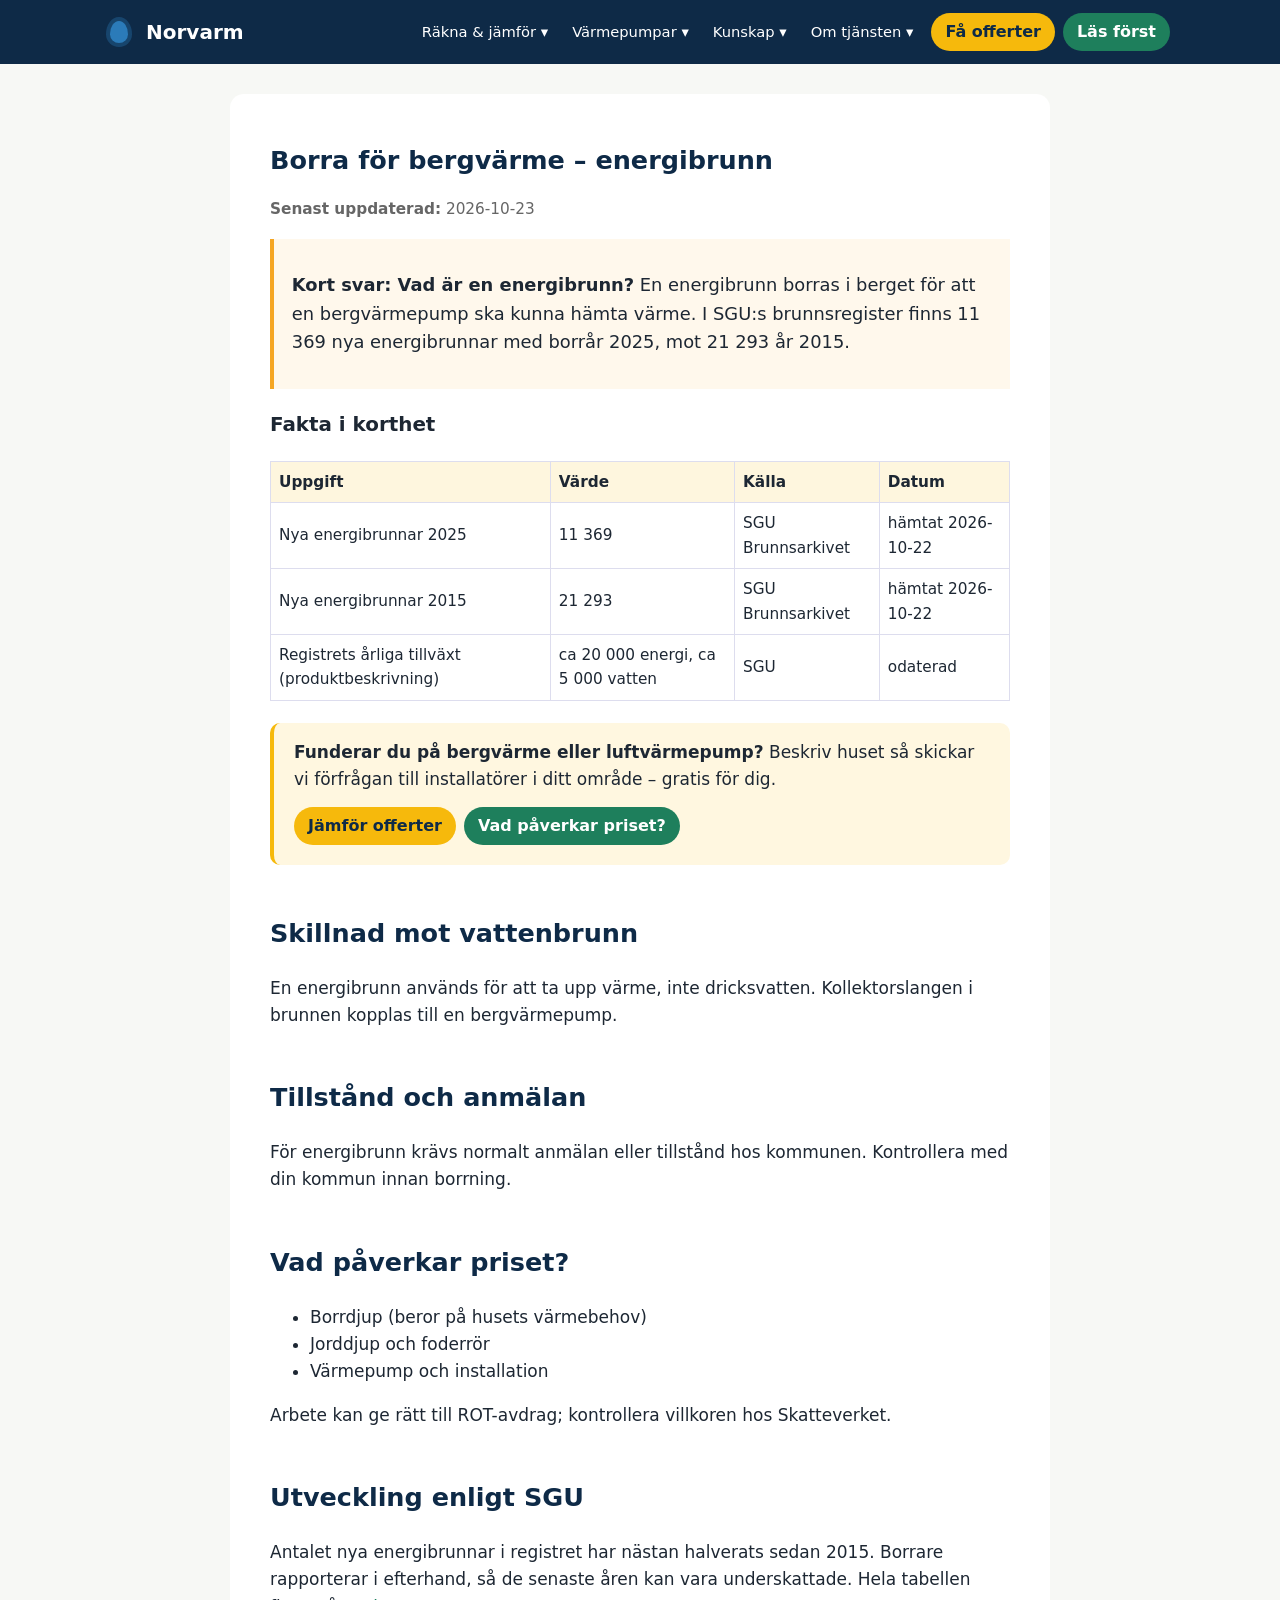
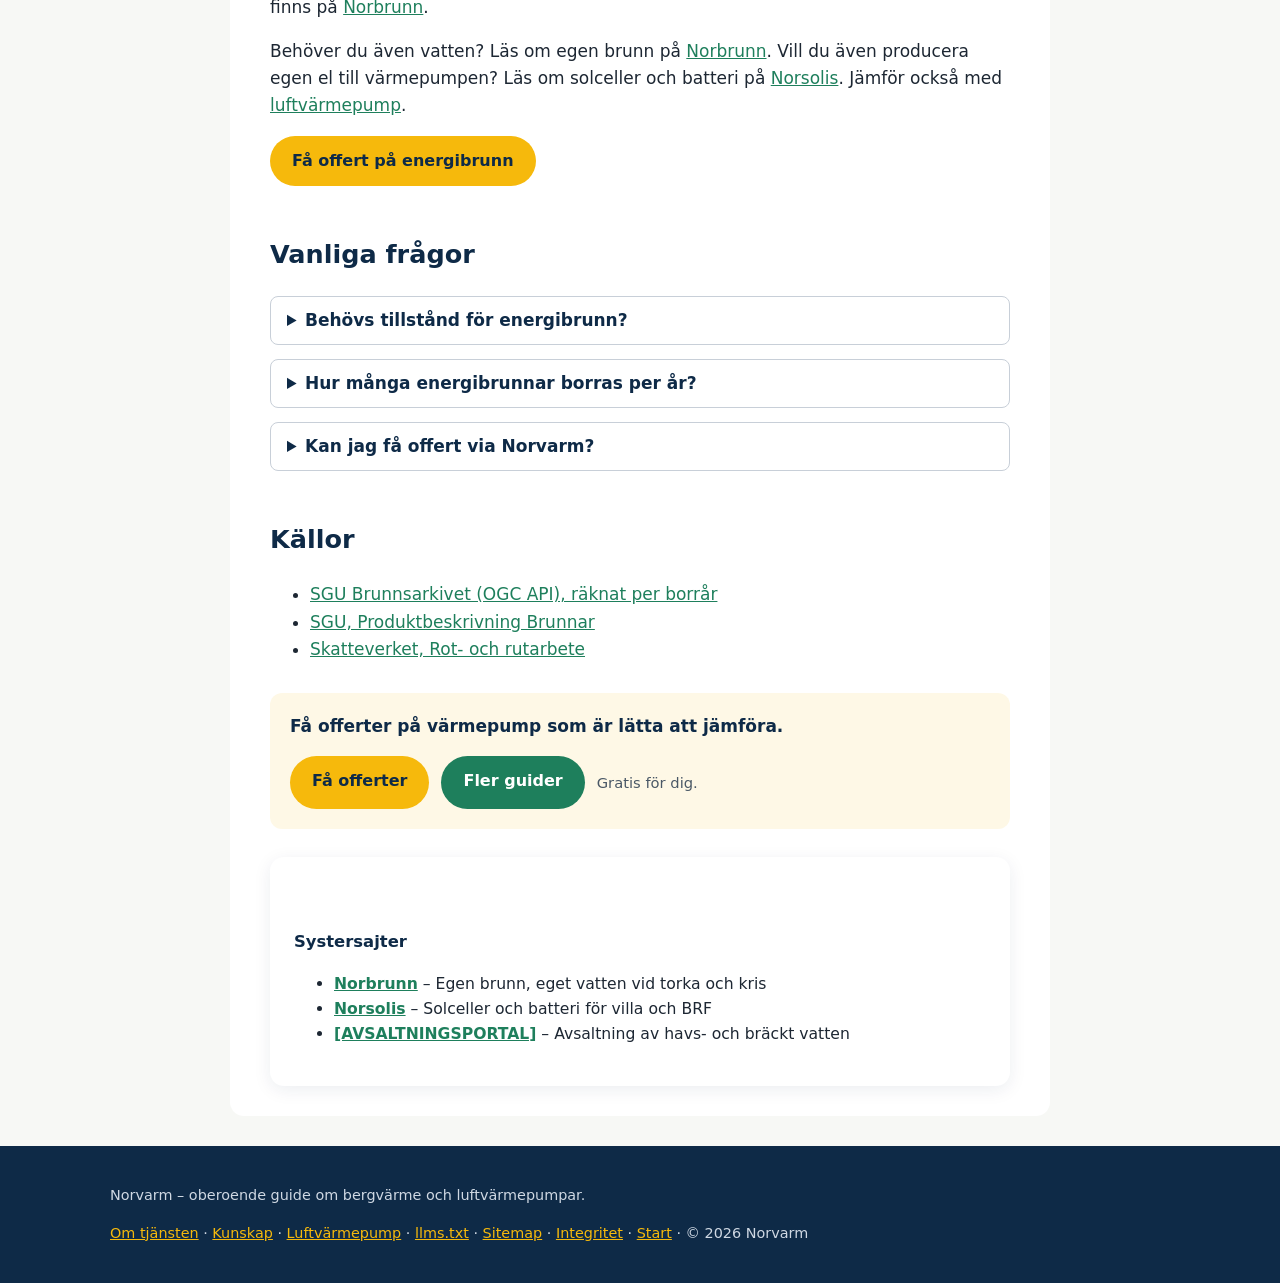
==== bergvarme-energibrunn.html @ ae88b84b "Staging: norvarm.se (noindex kvar, ej publicerad)" ====
<!doctype html><html lang="sv"><head><meta charset="utf-8"><meta name="viewport" content="width=device-width,initial-scale=1"><title>Borra för bergvärme – energibrunn | Norvarm</title><meta name="description" content="Energibrunn för bergvärme: vad som skiljer den från vattenbrunn, statistik från SGU och vad du ska fråga om i offerten."><meta name="robots" content="noindex,nofollow"><!-- PROTOTYP: ta bort noindex vid publicering --><link rel="canonical" href="https://norvarm.se/bergvarme-energibrunn.html"><meta property="og:type" content="website"><meta property="og:site_name" content="Norvarm"><meta property="og:title" content="Borra för bergvärme – energibrunn | Norvarm"><meta property="og:description" content="Energibrunn för bergvärme: vad som skiljer den från vattenbrunn, statistik från SGU och vad du ska fråga om i offerten."><meta property="og:url" content="https://norvarm.se/bergvarme-energibrunn.html"><meta property="og:locale" content="sv_SE"><script type="application/ld+json">{"@context": "https://schema.org", "@graph": [{"@type": "Organization", "@id": "https://norvarm.se/#org", "name": "Norvarm", "url": "https://norvarm.se/", "description": "Oberoende guide om bergvärme och luftvärmepumpar, med förmedling av offertförfrågningar till installatörer."}, {"@type": "Article", "headline": "Borra för bergvärme – energibrunn", "description": "Energibrunn för bergvärme: vad som skiljer den från vattenbrunn, statistik från SGU och vad du ska fråga om i offerten.", "inLanguage": "sv-SE", "dateModified": "2026-10-23", "mainEntityOfPage": "https://norvarm.se/bergvarme-energibrunn.html", "publisher": {"@id": "https://norvarm.se/#org"}}, {"@type": "FAQPage", "mainEntity": [{"@type": "Question", "name": "Behövs tillstånd för energibrunn?", "acceptedAnswer": {"@type": "Answer", "text": "Normalt anmälan eller tillstånd hos kommunen."}}, {"@type": "Question", "name": "Hur många energibrunnar borras per år?", "acceptedAnswer": {"@type": "Answer", "text": "11 369 nya energibrunnar med borrår 2025 i SGU:s register; registret kan vara ofullständigt för de senaste åren."}}, {"@type": "Question", "name": "Kan jag få offert via Norvarm?", "acceptedAnswer": {"@type": "Answer", "text": "Ja, välj \"Energibrunn för bergvärme\" i offertformuläret."}}]}]}</script><link rel="stylesheet" href="style.css"><!-- TODO: GoatCounter när domänen är live --></head><body>
<a class="skip" href="#main">Hoppa till innehållet</a>
<header><div class="wrap hd"><a class="logo" href="index.html"><span class="drop" aria-hidden="true"></span>Norvarm</a><button type="button" class="burger" aria-expanded="false" aria-controls="huvudmeny" aria-label="Öppna menyn">☰</button><nav id="huvudmeny" aria-label="Huvudmeny"><ul><li class="dd"><button type="button" aria-expanded="false" aria-controls="dd0">Räkna &amp; jämför <span aria-hidden="true">▾</span></button><ul id="dd0"><li><a href="offert.html">Jämför offerter</a></li><li><a href="kostnad-varmepump.html">Kostnad &amp; ROT</a></li></ul></li><li class="dd"><button type="button" aria-expanded="false" aria-controls="dd1">Värmepumpar <span aria-hidden="true">▾</span></button><ul id="dd1"><li><a href="bergvarme-energibrunn.html">Bergvärme</a></li><li><a href="luftvarmepump.html">Luftvärmepump</a></li><li><a href="vanliga-fragor-varme.html">Vanliga frågor</a></li></ul></li><li class="dd"><button type="button" aria-expanded="false" aria-controls="dd2">Kunskap <span aria-hidden="true">▾</span></button><ul id="dd2"><li><a href="kunskap.html">Alla guider</a></li></ul></li><li class="dd"><button type="button" aria-expanded="false" aria-controls="dd3">Om tjänsten <span aria-hidden="true">▾</span></button><ul id="dd3"><li><a href="om-tjansten.html">Så fungerar Norvarm</a></li><li><a href="integritet.html">Integritet</a></li></ul></li><li><a class="btn sm" href="offert.html">Få offerter</a></li><li><a class="btn sm alt" href="bergvarme-energibrunn.html">Läs först</a></li></ul></nav></div></header>
<main id="main"><article class="wrap article"><h1>Borra för bergvärme – energibrunn</h1><section class="aeo" aria-label="Kort svar och fakta"><p class="updated"><strong>Senast uppdaterad:</strong> <time datetime="2026-10-23">2026-10-23</time></p><blockquote><p><strong>Kort svar: Vad är en energibrunn?</strong> En energibrunn borras i berget för att en bergvärmepump ska kunna hämta värme. I SGU:s brunnsregister finns 11 369 nya energibrunnar med borrår 2025, mot 21 293 år 2015.</p></blockquote><h3>Fakta i korthet</h3><table><thead><tr><th>Uppgift</th><th>Värde</th><th>Källa</th><th>Datum</th></tr></thead><tbody><tr><td>Nya energibrunnar 2025</td><td>11 369</td><td>SGU Brunnsarkivet</td><td>hämtat 2026-10-22</td></tr><tr><td>Nya energibrunnar 2015</td><td>21 293</td><td>SGU Brunnsarkivet</td><td>hämtat 2026-10-22</td></tr><tr><td>Registrets årliga tillväxt (produktbeskrivning)</td><td>ca 20 000 energi, ca 5 000 vatten</td><td>SGU</td><td>odaterad</td></tr></tbody></table></section><aside class="guidecta" aria-label="Jämför offerter"><p><strong>Funderar du på bergvärme eller luftvärmepump?</strong> Beskriv huset så skickar vi förfrågan till installatörer i ditt område – gratis för dig.</p><a class="btn sm" href="offert.html">Jämför offerter</a><a class="btn alt sm" href="kostnad-varmepump.html">Vad påverkar priset?</a></aside><h2>Skillnad mot vattenbrunn</h2><p><!-- EJ VERIFIERAT -->En energibrunn används för att ta upp värme, inte dricksvatten. Kollektorslangen i brunnen kopplas till en bergvärmepump.</p>
<h2>Tillstånd och anmälan</h2><p><!-- EJ VERIFIERAT -->För energibrunn krävs normalt anmälan eller tillstånd hos kommunen. Kontrollera med din kommun innan borrning.</p>
<h2>Vad påverkar priset?</h2><ul><li>Borrdjup (beror på husets värmebehov)</li><li>Jorddjup och foderrör</li><li>Värmepump och installation</li></ul><p><!-- EJ VERIFIERAT -->Arbete kan ge rätt till ROT-avdrag; kontrollera villkoren hos Skatteverket.</p>
<h2>Utveckling enligt SGU</h2><p>Antalet nya energibrunnar i registret har nästan halverats sedan 2015. Borrare rapporterar i efterhand, så de senaste åren kan vara underskattade. Hela tabellen finns på <a href="https://norbrunn.se/statistik-brunnar.html" rel="noopener">Norbrunn</a>.</p>
<p>Behöver du även vatten? Läs om egen brunn på <a href="https://norbrunn.se/" rel="noopener">Norbrunn</a>. Vill du även producera egen el till värmepumpen? Läs om solceller och batteri på <a href="https://norsolis.com/" rel="noopener">Norsolis</a>. Jämför också med <a href="luftvarmepump.html">luftvärmepump</a>.</p>
<p><a class="btn" href="offert.html?typ=energibrunn">Få offert på energibrunn</a></p><section aria-labelledby="faq"><h2 id="faq">Vanliga frågor</h2><details><summary>Behövs tillstånd för energibrunn?</summary><p><!-- EJ VERIFIERAT -->Normalt anmälan eller tillstånd hos kommunen.</p></details><details><summary>Hur många energibrunnar borras per år?</summary><p>11 369 nya energibrunnar med borrår 2025 i SGU:s register; registret kan vara ofullständigt för de senaste åren.</p></details><details><summary>Kan jag få offert via Norvarm?</summary><p>Ja, välj "Energibrunn för bergvärme" i offertformuläret.</p></details></section><h2 id="kallor">Källor</h2><ul class="kallor"><li><a href="https://api.sgu.se/oppnadata/brunnar/ogc/features/v1/collections/brunnar" target="_blank" rel="noopener">SGU Brunnsarkivet (OGC API), räknat per borrår</a></li><li><a href="https://resource.sgu.se/dokument/produkter/brunnar-beskrivning.pdf" target="_blank" rel="noopener">SGU, Produktbeskrivning Brunnar</a></li><li><a href="https://www.skatteverket.se/privat/fastigheterochbostad/rotochrutarbete.4.2e56d4ba1202f95012080002966.html" target="_blank" rel="noopener">Skatteverket, Rot- och rutarbete</a></li></ul><div class="ctabox"><p class="ctalead">Få offerter på värmepump som är lätta att jämföra.</p><a class="btn" href="offert.html">Få offerter</a><a class="btn alt" href="kunskap.html">Fler guider</a><p class="note">Gratis för dig.</p></div><aside class="box" aria-label="Systersajter" style="margin-top:28px;font-size:.92em"><h2 style="font-size:1.05em">Systersajter</h2><ul><li><a href="https://norbrunn.se/" rel="noopener">Norbrunn</a> – Egen brunn, eget vatten vid torka och kris</li><li><a href="https://norsolis.com/" rel="noopener">Norsolis</a> – Solceller och batteri för villa och BRF</li><li><a href="https://[AVSALTNING-DOMÄN]/" rel="noopener">[AVSALTNINGSPORTAL]</a> – Avsaltning av havs- och bräckt vatten</li></ul></aside></article></main><footer><div class="wrap"><p>Norvarm – oberoende guide om bergvärme och luftvärmepumpar. <!-- TODO: bolag, org.nr och kontaktadress bestäms innan publicering --></p><p><a href="om-tjansten.html">Om tjänsten</a> · <a href="kunskap.html">Kunskap</a> · <a href="luftvarmepump.html">Luftvärmepump</a> · <a href="llms.txt">llms.txt</a> · <a href="sitemap.xml">Sitemap</a> · <a href="integritet.html">Integritet</a> · <a href="index.html">Start</a> · © 2026 Norvarm</p></div></footer>
<script>(function(){var dds=document.querySelectorAll('.dd');function closeAll(x){dds.forEach(function(d){if(d!==x){d.classList.remove('on');d.firstElementChild.setAttribute('aria-expanded','false')}})}
dds.forEach(function(d){var b=d.firstElementChild;b.addEventListener('click',function(){var o=!d.classList.contains('on');closeAll(d);d.classList.toggle('on',o);b.setAttribute('aria-expanded',String(o))})});
var bg=document.querySelector('.burger');bg.addEventListener('click',function(){var o=document.body.classList.toggle('open');bg.setAttribute('aria-expanded',String(o));bg.setAttribute('aria-label',o?'Stäng menyn':'Öppna menyn')});
document.addEventListener('keydown',function(e){if(e.key==='Escape'){closeAll(null);document.body.classList.remove('open')}});
document.addEventListener('click',function(e){if(!e.target.closest('.dd'))closeAll(null)})})();</script></body></html>
---- style.css ----
:root{--y:#F6B90C;--b:#0E2A47;--g:#1E7F5C;--bg:#F7F8F5}*{box-sizing:border-box}body{margin:0;font:17px/1.6 system-ui,Segoe UI,Roboto,sans-serif;color:#1d2733;background:var(--bg)}
.wrap{max-width:1100px;margin:auto;padding:0 20px}header{background:var(--b);position:sticky;top:0;z-index:9}.hd{display:flex;align-items:center;justify-content:space-between;min-height:64px}
.logo{color:#fff;font-weight:800;font-size:1.25rem;text-decoration:none;display:flex;gap:10px;align-items:center}.sun{width:22px;height:22px;border-radius:50%;background:var(--y);box-shadow:0 0 0 4px #f6b90c55}
nav ul{list-style:none;margin:0;padding:0;display:flex;gap:4px;align-items:center}nav button,nav a{color:#fff;background:none;border:0;font:inherit;font-size:.92rem;padding:8px 10px;cursor:pointer;text-decoration:none}
.dd{position:relative}.dd ul{display:none;position:absolute;top:100%;left:0;background:#fff;border-radius:8px;box-shadow:0 8px 24px #0003;flex-direction:column;align-items:stretch;min-width:210px;padding:6px}.dd ul a{color:var(--b);display:block}.dd ul a:hover{background:#f6b90c33}
.dd.on ul{display:flex}@media(hover:hover) and (min-width:861px){.dd:hover ul{display:flex}}.burger{display:none;color:#fff;background:none;border:0;font-size:1.6rem}
.btn{display:inline-block;background:var(--y);color:var(--b)!important;font-weight:700;padding:12px 22px;border-radius:999px;text-decoration:none;border:0;cursor:pointer;font-size:1rem}.btn.alt{background:var(--g);color:#fff!important}.btn.sm{padding:6px 14px;margin-left:4px}
.hero{background:linear-gradient(135deg,var(--b),#15486b 60%,var(--g));color:#fff;padding:90px 0 80px}.hero h1{font-size:clamp(2rem,5vw,3.2rem);line-height:1.15;max-width:760px;margin:0 0 16px}.hero p{font-size:1.2rem;max-width:620px}.ctas{display:flex;gap:14px;flex-wrap:wrap;margin-top:24px}
.split{display:grid;grid-template-columns:1fr 1fr;gap:20px;margin-top:-40px}.box,.card{background:#fff;border-radius:14px;padding:24px;box-shadow:0 4px 18px #0e2a4714}.box a{color:var(--g);font-weight:700}
.grid{display:grid;grid-template-columns:repeat(auto-fill,minmax(240px,1fr));gap:16px}.card{text-decoration:none;color:inherit;border-top:4px solid var(--y)}.card:hover{transform:translateY(-2px)}.card h3{margin:4px 0;color:var(--b)}.card small{color:var(--g);font-weight:700}.card p{font-size:.9rem;margin:0}
h2{color:var(--b);margin-top:48px}.chips{display:flex;flex-wrap:wrap;gap:10px;margin-bottom:60px}.chip{background:#fff;border:2px solid var(--b);color:var(--b);padding:8px 16px;border-radius:999px;text-decoration:none;font-weight:600}
.article{max-width:820px;background:#fff;margin:30px auto;padding:30px 40px;border-radius:14px}.article h1{color:var(--b);line-height:1.2}.article a{color:var(--g)}table{border-collapse:collapse;width:100%;display:block;overflow-x:auto;font-size:.92rem}td,th{border:1px solid #dde;padding:8px;text-align:left}th{background:#f6b90c22}
.ctabox{display:flex;gap:12px;flex-wrap:wrap;margin-top:30px;padding:20px;background:#f6b90c1a;border-radius:12px}
.formwrap{max-width:680px;margin:30px auto;background:#fff;padding:30px;border-radius:14px}.banner{background:#fff4d1;border:1px solid var(--y);color:#6b4e00;padding:8px 12px;border-radius:8px;font-size:.9rem;font-weight:600}
form label{display:block;margin:14px 0;font-weight:600;font-size:.95rem}input,select,textarea{display:block;width:100%;margin-top:5px;padding:11px;border:1px solid #c8cfd8;border-radius:8px;font:inherit}fieldset{border:1px solid #c8cfd8;border-radius:8px;margin:14px 0}label.c{display:flex;gap:8px;align-items:center;margin:6px 0;font-weight:400}label.c input{width:auto;margin:0}
.tack{text-align:center;padding:30px}footer{background:var(--b);color:#cfd8e3;padding:24px 0;font-size:.9rem}footer a{color:var(--y)}
@media(max-width:860px){.burger{display:block}nav{display:none;position:absolute;top:64px;left:0;right:0;background:var(--b);padding:10px 20px}body.open nav{display:block}nav ul{flex-direction:column;align-items:stretch}.dd ul{position:static;box-shadow:none}.split{grid-template-columns:1fr;margin-top:20px}.article{padding:20px;margin:0;border-radius:0}}
.aeo blockquote{border-left:4px solid #f5a623;background:#fff8ec;margin:1em 0;padding:.8em 1em;font-size:1.05em}
.aeo table{font-size:.9em}.updated{color:#666;font-size:.9em}
.nlf{max-width:520px;margin:1.5rem 0}.nlf form{display:grid;gap:.6rem}.nlf label{display:grid;gap:.25rem}.nlf label.c{display:block}.nlf input[type=email],.nlf select{padding:.5rem}.nlhero{max-width:none;background:#fff7e0;border:2px solid #f2b705;border-radius:12px;padding:1.5rem;margin:2rem 0}

/* 2026-10-09: säljande startsida, kalkyl, tvåstegsformulär, tillgänglighet */
.skip{position:absolute;left:-9999px;top:0;background:var(--y);color:var(--b);padding:10px 16px;z-index:99;font-weight:700}.skip:focus{left:10px;top:10px}
a:focus-visible,button:focus-visible,input:focus-visible,select:focus-visible,textarea:focus-visible,summary:focus-visible{outline:3px solid var(--y);outline-offset:2px}
.hero .kicker{text-transform:uppercase;letter-spacing:.08em;font-size:.85rem;opacity:.85;margin:0 0 10px}.hero h1{max-width:880px}
.btn.big{padding:15px 28px;font-size:1.08rem}.btn.ghost{background:transparent;color:#fff!important;border:2px solid #fff}.btn.ghostdark{background:#fff;color:var(--b)!important;border:2px solid var(--b)}
.hero .after{font-size:1rem;max-width:680px;opacity:.95;margin-top:18px;border-left:3px solid var(--y);padding-left:12px}
.steps h2{margin-top:40px}.steplist{list-style:none;padding:0;margin:0;display:grid;grid-template-columns:repeat(auto-fit,minmax(min(100%,240px),1fr));gap:16px;counter-reset:s}
.steplist li{background:#fff;border-radius:14px;padding:22px;box-shadow:0 4px 18px #0e2a4714;counter-increment:s}.steplist li::before{content:counter(s);display:inline-grid;place-items:center;width:34px;height:34px;border-radius:50%;background:var(--y);color:var(--b);font-weight:800;margin-bottom:8px}
.steplist strong{display:block;color:var(--b);font-size:1.1rem}.steplist span{font-size:.95rem}
.note{font-size:.92rem;color:#4a5866}.trust{margin-top:24px}.trust .box{border-left:5px solid var(--g)}.trust a{color:var(--g);font-weight:700}
.ctalead{flex-basis:100%;margin:0 0 4px;font-weight:600;color:var(--b)}
.crumbs{font-size:.88rem;margin-bottom:6px}.crumbs a{color:var(--g)}
.calcform fieldset{padding:12px 16px}.cgrid{display:grid;grid-template-columns:repeat(auto-fit,minmax(min(100%,230px),1fr));gap:4px 18px}
.cf{margin:10px 0}.cf label{display:block;font-weight:600;font-size:.95rem;margin:0}.cf .unit{font-weight:400;color:#4a5866}.cf small,form small{display:block;font-size:.82rem;color:#4a5866;margin-top:3px}
details{margin:14px 0;border:1px solid #c8cfd8;border-radius:8px;padding:10px 16px}summary{cursor:pointer;font-weight:700;color:var(--b)}
input[aria-invalid=true]{border-color:#b3261e;background:#fff5f4}.err{color:#b3261e;font-weight:600}
.kpis{display:grid;grid-template-columns:repeat(auto-fit,minmax(min(100%,200px),1fr));gap:12px;margin:10px 0}.kpi{background:#eef5ee;border-radius:10px;padding:14px}.kpi span{font-size:.88rem;color:#2c4a3e}.kpi strong{display:block;font-size:1.5rem;color:var(--b);line-height:1.25;margin:4px 0}.kpi small{font-size:.8rem;color:#4a5866}
table caption{text-align:left;font-weight:600;padding:6px 0;color:var(--b)}
.ctabox.big{display:block;background:#fff7e0;border:2px solid var(--y)}.ctabox.big h2{margin-top:0}
.stegind{font-weight:700;color:var(--g);margin:18px 0 0}.btnrow{display:flex;gap:12px;flex-wrap:wrap;margin-top:16px}
form label.c{align-items:flex-start}form label.c input{margin-top:5px}form h2{margin-top:20px}
.placeholder{background:#fff4d1;border:2px dashed var(--y);padding:10px 14px;border-radius:8px}
@media(max-width:860px){.dd ul{display:none}.dd.on ul{display:flex}nav .btn.sm{margin:6px 0;text-align:center}}
@media(max-width:480px){.hero{padding:48px 0 44px}.ctas .btn{width:100%;text-align:center}.formwrap{padding:18px 14px;margin:0;border-radius:0}.wrap{padding:0 14px}.btnrow .btn{flex:1 1 100%}.kpi strong{font-size:1.3rem}.article{padding:18px 14px}}
.article{overflow-wrap:break-word}.article a{word-break:break-word}
h2[id],h3[id],section[id]{scroll-margin-top:80px}
/* Startsidans hero centrerad + läsbara länkar (2026-10-16) */
.hero .wrap{text-align:center}.hero h1,.hero p,.hero p.kicker{margin-left:auto;margin-right:auto}.hero .ctas{justify-content:center}
.hero .after{border-left:0;border-top:3px solid var(--y);padding:10px 0 0}
.hero a:not(.btn){color:var(--y)}
.nlhero a{color:var(--b)}
/* Felmeddelanden i formulär (2026-10-17) */
.fel{color:#9B1C1C;background:#FDECEC;border-left:4px solid #9B1C1C;padding:8px 12px;font-weight:700}
.fel[hidden]{display:none}
.guidecta{margin:22px 0;padding:16px 20px;background:#fff7e0;border-left:4px solid var(--y);border-radius:10px}
.guidecta p{margin:0 0 10px}
.guidecta .btn.sm{margin:4px 8px 4px 0}
.sr{position:absolute!important;width:1px;height:1px;overflow:hidden;clip:rect(0 0 0 0);white-space:nowrap}
.lagesval{background:#fff7e0;border:2px solid var(--y)}
.lagesval label.c{display:flex;gap:8px;align-items:flex-start;margin:8px 0}
fieldset.lage{border:0;padding:0;margin:0}
fieldset.lage[hidden]{display:none}
.ferr{display:block;color:#9B1C1C;font-size:.92rem;font-weight:700;margin:4px 0 8px}
[aria-invalid=true]:not([type=radio]):not([type=checkbox]){border-color:#9B1C1C;outline:1px solid #9B1C1C}
/* brunn: droppe i stället för sol */
.drop{width:18px;height:22px;border-radius:50% 50% 50% 50%/60% 60% 40% 40%;background:#2B7BB9;box-shadow:0 0 0 4px #2b7bb955;display:inline-block;margin-right:8px;vertical-align:middle}
.split{margin-top:20px}
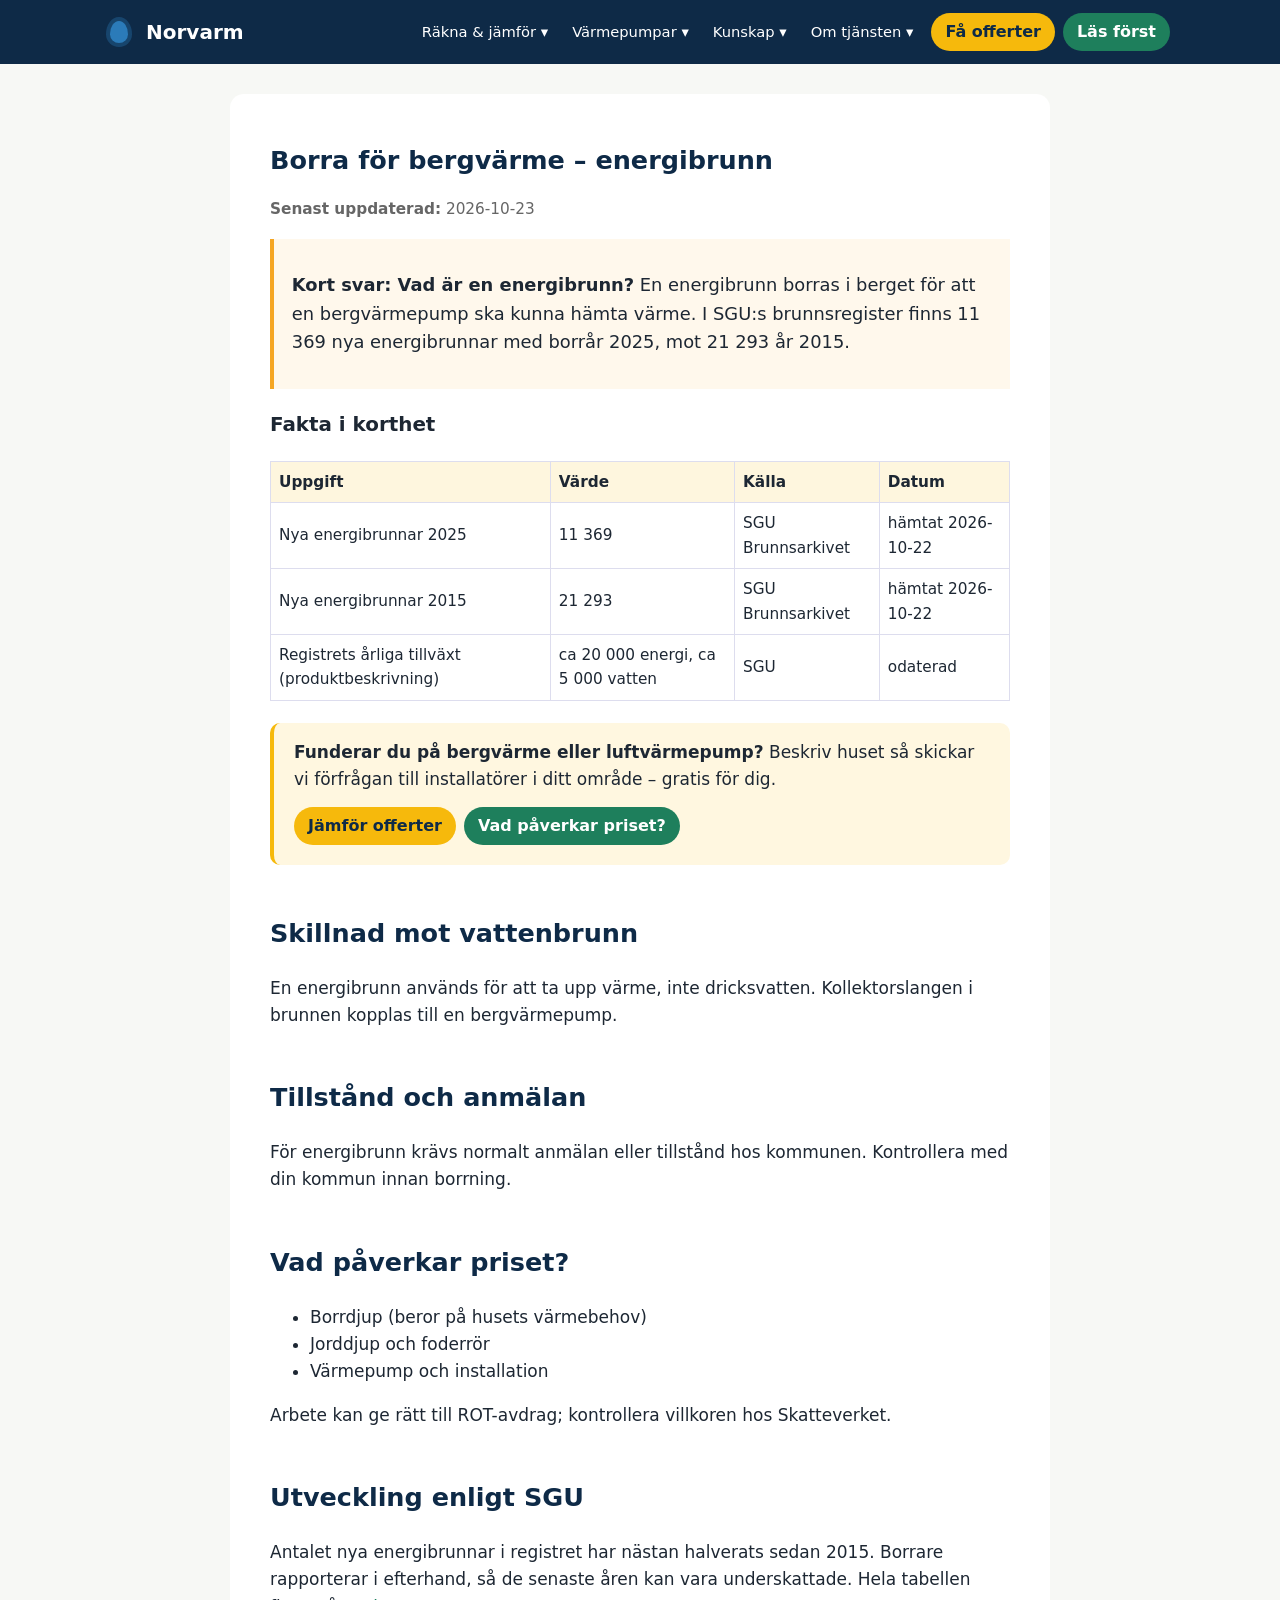
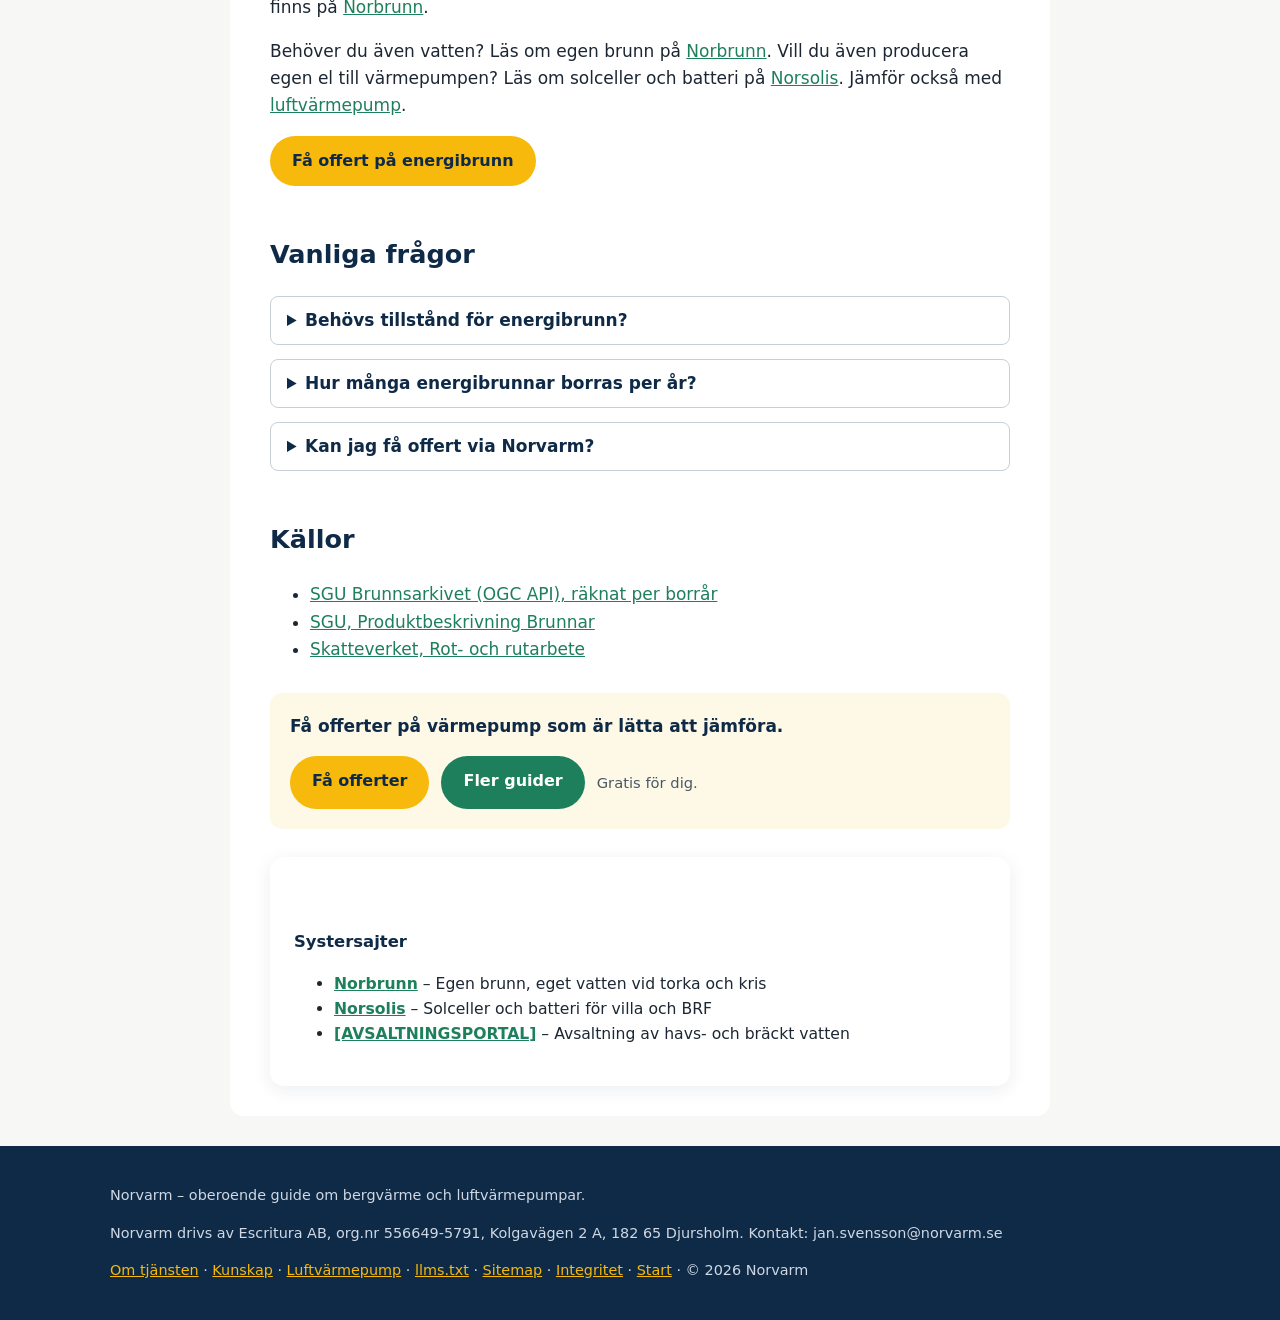
==== commit e37cbe5c: "Bolag/kontakt (Escritura AB, Jan Svensson), mejl som TODO" ====
--- a/bergvarme-energibrunn.html
+++ b/bergvarme-energibrunn.html
@@ -1,4 +1,4 @@
-<!doctype html><html lang="sv"><head><meta charset="utf-8"><meta name="viewport" content="width=device-width,initial-scale=1"><title>Borra för bergvärme – energibrunn | Norvarm</title><meta name="description" content="Energibrunn för bergvärme: vad som skiljer den från vattenbrunn, statistik från SGU och vad du ska fråga om i offerten."><meta name="robots" content="noindex,nofollow"><!-- PROTOTYP: ta bort noindex vid publicering --><link rel="canonical" href="https://norvarm.se/bergvarme-energibrunn.html"><meta property="og:type" content="website"><meta property="og:site_name" content="Norvarm"><meta property="og:title" content="Borra för bergvärme – energibrunn | Norvarm"><meta property="og:description" content="Energibrunn för bergvärme: vad som skiljer den från vattenbrunn, statistik från SGU och vad du ska fråga om i offerten."><meta property="og:url" content="https://norvarm.se/bergvarme-energibrunn.html"><meta property="og:locale" content="sv_SE"><script type="application/ld+json">{"@context": "https://schema.org", "@graph": [{"@type": "Organization", "@id": "https://norvarm.se/#org", "name": "Norvarm", "url": "https://norvarm.se/", "description": "Oberoende guide om bergvärme och luftvärmepumpar, med förmedling av offertförfrågningar till installatörer."}, {"@type": "Article", "headline": "Borra för bergvärme – energibrunn", "description": "Energibrunn för bergvärme: vad som skiljer den från vattenbrunn, statistik från SGU och vad du ska fråga om i offerten.", "inLanguage": "sv-SE", "dateModified": "2026-10-23", "mainEntityOfPage": "https://norvarm.se/bergvarme-energibrunn.html", "publisher": {"@id": "https://norvarm.se/#org"}}, {"@type": "FAQPage", "mainEntity": [{"@type": "Question", "name": "Behövs tillstånd för energibrunn?", "acceptedAnswer": {"@type": "Answer", "text": "Normalt anmälan eller tillstånd hos kommunen."}}, {"@type": "Question", "name": "Hur många energibrunnar borras per år?", "acceptedAnswer": {"@type": "Answer", "text": "11 369 nya energibrunnar med borrår 2025 i SGU:s register; registret kan vara ofullständigt för de senaste åren."}}, {"@type": "Question", "name": "Kan jag få offert via Norvarm?", "acceptedAnswer": {"@type": "Answer", "text": "Ja, välj \"Energibrunn för bergvärme\" i offertformuläret."}}]}]}</script><link rel="stylesheet" href="style.css"><!-- TODO: GoatCounter när domänen är live --></head><body>
+<!doctype html><html lang="sv"><head><meta charset="utf-8"><meta name="viewport" content="width=device-width,initial-scale=1"><title>Borra för bergvärme – energibrunn | Norvarm</title><meta name="description" content="Energibrunn för bergvärme: vad som skiljer den från vattenbrunn, statistik från SGU och vad du ska fråga om i offerten."><meta name="robots" content="noindex,nofollow"><!-- PROTOTYP: ta bort noindex vid publicering --><link rel="canonical" href="https://norvarm.se/bergvarme-energibrunn.html"><meta property="og:type" content="website"><meta property="og:site_name" content="Norvarm"><meta property="og:title" content="Borra för bergvärme – energibrunn | Norvarm"><meta property="og:description" content="Energibrunn för bergvärme: vad som skiljer den från vattenbrunn, statistik från SGU och vad du ska fråga om i offerten."><meta property="og:url" content="https://norvarm.se/bergvarme-energibrunn.html"><meta property="og:locale" content="sv_SE"><script type="application/ld+json">{"@context": "https://schema.org", "@graph": [{"@type": "Organization", "@id": "https://norvarm.se/#org", "name": "Norvarm", "url": "https://norvarm.se/", "description": "Oberoende guide om bergvärme och luftvärmepumpar, med förmedling av offertförfrågningar till installatörer.", "legalName": "Escritura AB", "taxID": "556649-5791", "address": {"@type": "PostalAddress", "streetAddress": "Kolgavägen 2 A", "postalCode": "182 65", "addressLocality": "Djursholm", "addressCountry": "SE"}}, {"@type": "Article", "headline": "Borra för bergvärme – energibrunn", "description": "Energibrunn för bergvärme: vad som skiljer den från vattenbrunn, statistik från SGU och vad du ska fråga om i offerten.", "inLanguage": "sv-SE", "dateModified": "2026-10-23", "mainEntityOfPage": "https://norvarm.se/bergvarme-energibrunn.html", "publisher": {"@id": "https://norvarm.se/#org"}}, {"@type": "FAQPage", "mainEntity": [{"@type": "Question", "name": "Behövs tillstånd för energibrunn?", "acceptedAnswer": {"@type": "Answer", "text": "Normalt anmälan eller tillstånd hos kommunen."}}, {"@type": "Question", "name": "Hur många energibrunnar borras per år?", "acceptedAnswer": {"@type": "Answer", "text": "11 369 nya energibrunnar med borrår 2025 i SGU:s register; registret kan vara ofullständigt för de senaste åren."}}, {"@type": "Question", "name": "Kan jag få offert via Norvarm?", "acceptedAnswer": {"@type": "Answer", "text": "Ja, välj \"Energibrunn för bergvärme\" i offertformuläret."}}]}]}</script><link rel="stylesheet" href="style.css"><!-- TODO: GoatCounter när domänen är live --></head><body>
 <a class="skip" href="#main">Hoppa till innehållet</a>
 <header><div class="wrap hd"><a class="logo" href="index.html"><span class="drop" aria-hidden="true"></span>Norvarm</a><button type="button" class="burger" aria-expanded="false" aria-controls="huvudmeny" aria-label="Öppna menyn">☰</button><nav id="huvudmeny" aria-label="Huvudmeny"><ul><li class="dd"><button type="button" aria-expanded="false" aria-controls="dd0">Räkna &amp; jämför <span aria-hidden="true">▾</span></button><ul id="dd0"><li><a href="offert.html">Jämför offerter</a></li><li><a href="kostnad-varmepump.html">Kostnad &amp; ROT</a></li></ul></li><li class="dd"><button type="button" aria-expanded="false" aria-controls="dd1">Värmepumpar <span aria-hidden="true">▾</span></button><ul id="dd1"><li><a href="bergvarme-energibrunn.html">Bergvärme</a></li><li><a href="luftvarmepump.html">Luftvärmepump</a></li><li><a href="vanliga-fragor-varme.html">Vanliga frågor</a></li></ul></li><li class="dd"><button type="button" aria-expanded="false" aria-controls="dd2">Kunskap <span aria-hidden="true">▾</span></button><ul id="dd2"><li><a href="kunskap.html">Alla guider</a></li></ul></li><li class="dd"><button type="button" aria-expanded="false" aria-controls="dd3">Om tjänsten <span aria-hidden="true">▾</span></button><ul id="dd3"><li><a href="om-tjansten.html">Så fungerar Norvarm</a></li><li><a href="integritet.html">Integritet</a></li></ul></li><li><a class="btn sm" href="offert.html">Få offerter</a></li><li><a class="btn sm alt" href="bergvarme-energibrunn.html">Läs först</a></li></ul></nav></div></header>
 <main id="main"><article class="wrap article"><h1>Borra för bergvärme – energibrunn</h1><section class="aeo" aria-label="Kort svar och fakta"><p class="updated"><strong>Senast uppdaterad:</strong> <time datetime="2026-10-23">2026-10-23</time></p><blockquote><p><strong>Kort svar: Vad är en energibrunn?</strong> En energibrunn borras i berget för att en bergvärmepump ska kunna hämta värme. I SGU:s brunnsregister finns 11 369 nya energibrunnar med borrår 2025, mot 21 293 år 2015.</p></blockquote><h3>Fakta i korthet</h3><table><thead><tr><th>Uppgift</th><th>Värde</th><th>Källa</th><th>Datum</th></tr></thead><tbody><tr><td>Nya energibrunnar 2025</td><td>11 369</td><td>SGU Brunnsarkivet</td><td>hämtat 2026-10-22</td></tr><tr><td>Nya energibrunnar 2015</td><td>21 293</td><td>SGU Brunnsarkivet</td><td>hämtat 2026-10-22</td></tr><tr><td>Registrets årliga tillväxt (produktbeskrivning)</td><td>ca 20 000 energi, ca 5 000 vatten</td><td>SGU</td><td>odaterad</td></tr></tbody></table></section><aside class="guidecta" aria-label="Jämför offerter"><p><strong>Funderar du på bergvärme eller luftvärmepump?</strong> Beskriv huset så skickar vi förfrågan till installatörer i ditt område – gratis för dig.</p><a class="btn sm" href="offert.html">Jämför offerter</a><a class="btn alt sm" href="kostnad-varmepump.html">Vad påverkar priset?</a></aside><h2>Skillnad mot vattenbrunn</h2><p><!-- EJ VERIFIERAT -->En energibrunn används för att ta upp värme, inte dricksvatten. Kollektorslangen i brunnen kopplas till en bergvärmepump.</p>
@@ -6,7 +6,7 @@
 <h2>Vad påverkar priset?</h2><ul><li>Borrdjup (beror på husets värmebehov)</li><li>Jorddjup och foderrör</li><li>Värmepump och installation</li></ul><p><!-- EJ VERIFIERAT -->Arbete kan ge rätt till ROT-avdrag; kontrollera villkoren hos Skatteverket.</p>
 <h2>Utveckling enligt SGU</h2><p>Antalet nya energibrunnar i registret har nästan halverats sedan 2015. Borrare rapporterar i efterhand, så de senaste åren kan vara underskattade. Hela tabellen finns på <a href="https://norbrunn.se/statistik-brunnar.html" rel="noopener">Norbrunn</a>.</p>
 <p>Behöver du även vatten? Läs om egen brunn på <a href="https://norbrunn.se/" rel="noopener">Norbrunn</a>. Vill du även producera egen el till värmepumpen? Läs om solceller och batteri på <a href="https://norsolis.com/" rel="noopener">Norsolis</a>. Jämför också med <a href="luftvarmepump.html">luftvärmepump</a>.</p>
-<p><a class="btn" href="offert.html?typ=energibrunn">Få offert på energibrunn</a></p><section aria-labelledby="faq"><h2 id="faq">Vanliga frågor</h2><details><summary>Behövs tillstånd för energibrunn?</summary><p><!-- EJ VERIFIERAT -->Normalt anmälan eller tillstånd hos kommunen.</p></details><details><summary>Hur många energibrunnar borras per år?</summary><p>11 369 nya energibrunnar med borrår 2025 i SGU:s register; registret kan vara ofullständigt för de senaste åren.</p></details><details><summary>Kan jag få offert via Norvarm?</summary><p>Ja, välj "Energibrunn för bergvärme" i offertformuläret.</p></details></section><h2 id="kallor">Källor</h2><ul class="kallor"><li><a href="https://api.sgu.se/oppnadata/brunnar/ogc/features/v1/collections/brunnar" target="_blank" rel="noopener">SGU Brunnsarkivet (OGC API), räknat per borrår</a></li><li><a href="https://resource.sgu.se/dokument/produkter/brunnar-beskrivning.pdf" target="_blank" rel="noopener">SGU, Produktbeskrivning Brunnar</a></li><li><a href="https://www.skatteverket.se/privat/fastigheterochbostad/rotochrutarbete.4.2e56d4ba1202f95012080002966.html" target="_blank" rel="noopener">Skatteverket, Rot- och rutarbete</a></li></ul><div class="ctabox"><p class="ctalead">Få offerter på värmepump som är lätta att jämföra.</p><a class="btn" href="offert.html">Få offerter</a><a class="btn alt" href="kunskap.html">Fler guider</a><p class="note">Gratis för dig.</p></div><aside class="box" aria-label="Systersajter" style="margin-top:28px;font-size:.92em"><h2 style="font-size:1.05em">Systersajter</h2><ul><li><a href="https://norbrunn.se/" rel="noopener">Norbrunn</a> – Egen brunn, eget vatten vid torka och kris</li><li><a href="https://norsolis.com/" rel="noopener">Norsolis</a> – Solceller och batteri för villa och BRF</li><li><a href="https://[AVSALTNING-DOMÄN]/" rel="noopener">[AVSALTNINGSPORTAL]</a> – Avsaltning av havs- och bräckt vatten</li></ul></aside></article></main><footer><div class="wrap"><p>Norvarm – oberoende guide om bergvärme och luftvärmepumpar. <!-- TODO: bolag, org.nr och kontaktadress bestäms innan publicering --></p><p><a href="om-tjansten.html">Om tjänsten</a> · <a href="kunskap.html">Kunskap</a> · <a href="luftvarmepump.html">Luftvärmepump</a> · <a href="llms.txt">llms.txt</a> · <a href="sitemap.xml">Sitemap</a> · <a href="integritet.html">Integritet</a> · <a href="index.html">Start</a> · © 2026 Norvarm</p></div></footer>
+<p><a class="btn" href="offert.html?typ=energibrunn">Få offert på energibrunn</a></p><section aria-labelledby="faq"><h2 id="faq">Vanliga frågor</h2><details><summary>Behövs tillstånd för energibrunn?</summary><p><!-- EJ VERIFIERAT -->Normalt anmälan eller tillstånd hos kommunen.</p></details><details><summary>Hur många energibrunnar borras per år?</summary><p>11 369 nya energibrunnar med borrår 2025 i SGU:s register; registret kan vara ofullständigt för de senaste åren.</p></details><details><summary>Kan jag få offert via Norvarm?</summary><p>Ja, välj "Energibrunn för bergvärme" i offertformuläret.</p></details></section><h2 id="kallor">Källor</h2><ul class="kallor"><li><a href="https://api.sgu.se/oppnadata/brunnar/ogc/features/v1/collections/brunnar" target="_blank" rel="noopener">SGU Brunnsarkivet (OGC API), räknat per borrår</a></li><li><a href="https://resource.sgu.se/dokument/produkter/brunnar-beskrivning.pdf" target="_blank" rel="noopener">SGU, Produktbeskrivning Brunnar</a></li><li><a href="https://www.skatteverket.se/privat/fastigheterochbostad/rotochrutarbete.4.2e56d4ba1202f95012080002966.html" target="_blank" rel="noopener">Skatteverket, Rot- och rutarbete</a></li></ul><div class="ctabox"><p class="ctalead">Få offerter på värmepump som är lätta att jämföra.</p><a class="btn" href="offert.html">Få offerter</a><a class="btn alt" href="kunskap.html">Fler guider</a><p class="note">Gratis för dig.</p></div><aside class="box" aria-label="Systersajter" style="margin-top:28px;font-size:.92em"><h2 style="font-size:1.05em">Systersajter</h2><ul><li><a href="https://norbrunn.se/" rel="noopener">Norbrunn</a> – Egen brunn, eget vatten vid torka och kris</li><li><a href="https://norsolis.com/" rel="noopener">Norsolis</a> – Solceller och batteri för villa och BRF</li><li><a href="https://[AVSALTNING-DOMÄN]/" rel="noopener">[AVSALTNINGSPORTAL]</a> – Avsaltning av havs- och bräckt vatten</li></ul></aside></article></main><footer><div class="wrap"><p>Norvarm – oberoende guide om bergvärme och luftvärmepumpar.</p><p>Norvarm drivs av Escritura AB, org.nr 556649-5791, Kolgavägen 2 A, 182 65 Djursholm. Kontakt: jan.svensson@norvarm.se <!-- TODO: brevlådan finns inte än – skapa den och sätt MEJL_KLAR=True innan publicering --></p><p><a href="om-tjansten.html">Om tjänsten</a> · <a href="kunskap.html">Kunskap</a> · <a href="luftvarmepump.html">Luftvärmepump</a> · <a href="llms.txt">llms.txt</a> · <a href="sitemap.xml">Sitemap</a> · <a href="integritet.html">Integritet</a> · <a href="index.html">Start</a> · © 2026 Norvarm</p></div></footer>
 <script>(function(){var dds=document.querySelectorAll('.dd');function closeAll(x){dds.forEach(function(d){if(d!==x){d.classList.remove('on');d.firstElementChild.setAttribute('aria-expanded','false')}})}
 dds.forEach(function(d){var b=d.firstElementChild;b.addEventListener('click',function(){var o=!d.classList.contains('on');closeAll(d);d.classList.toggle('on',o);b.setAttribute('aria-expanded',String(o))})});
 var bg=document.querySelector('.burger');bg.addEventListener('click',function(){var o=document.body.classList.toggle('open');bg.setAttribute('aria-expanded',String(o));bg.setAttribute('aria-label',o?'Stäng menyn':'Öppna menyn')});
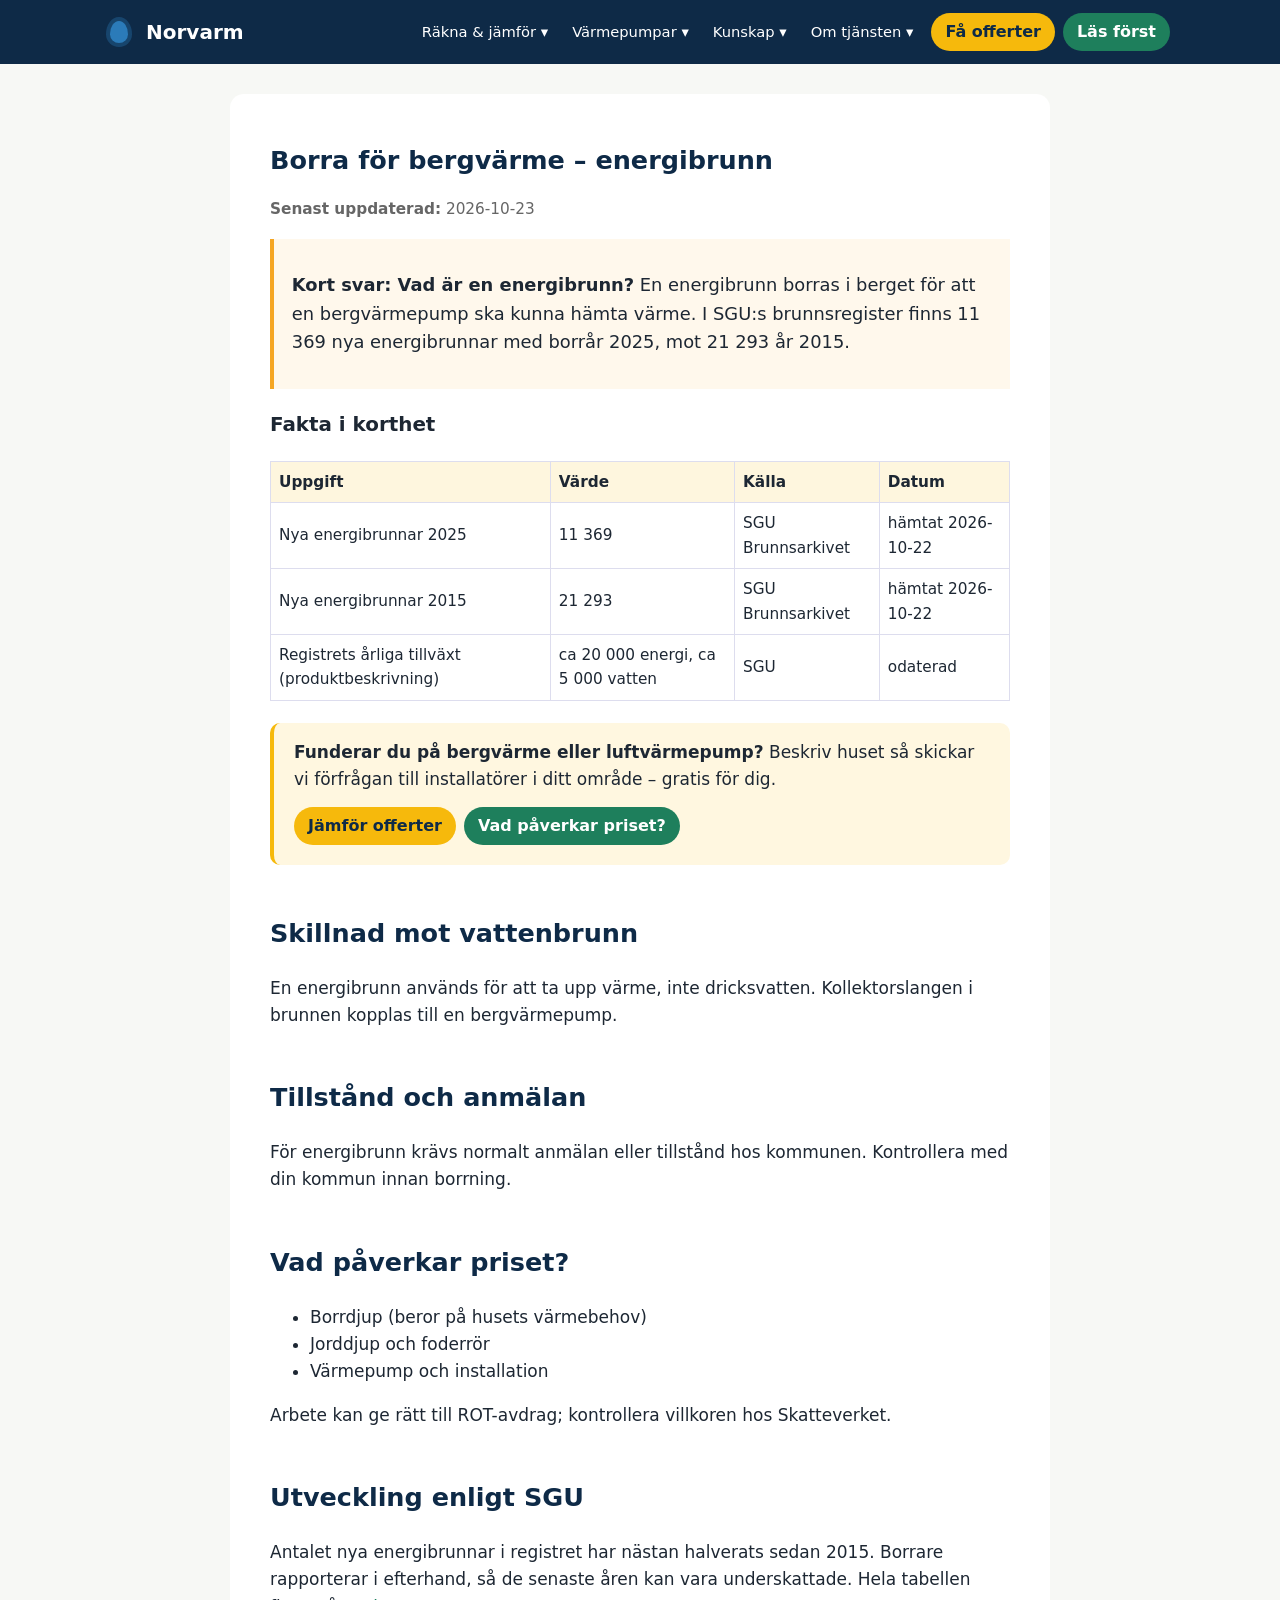
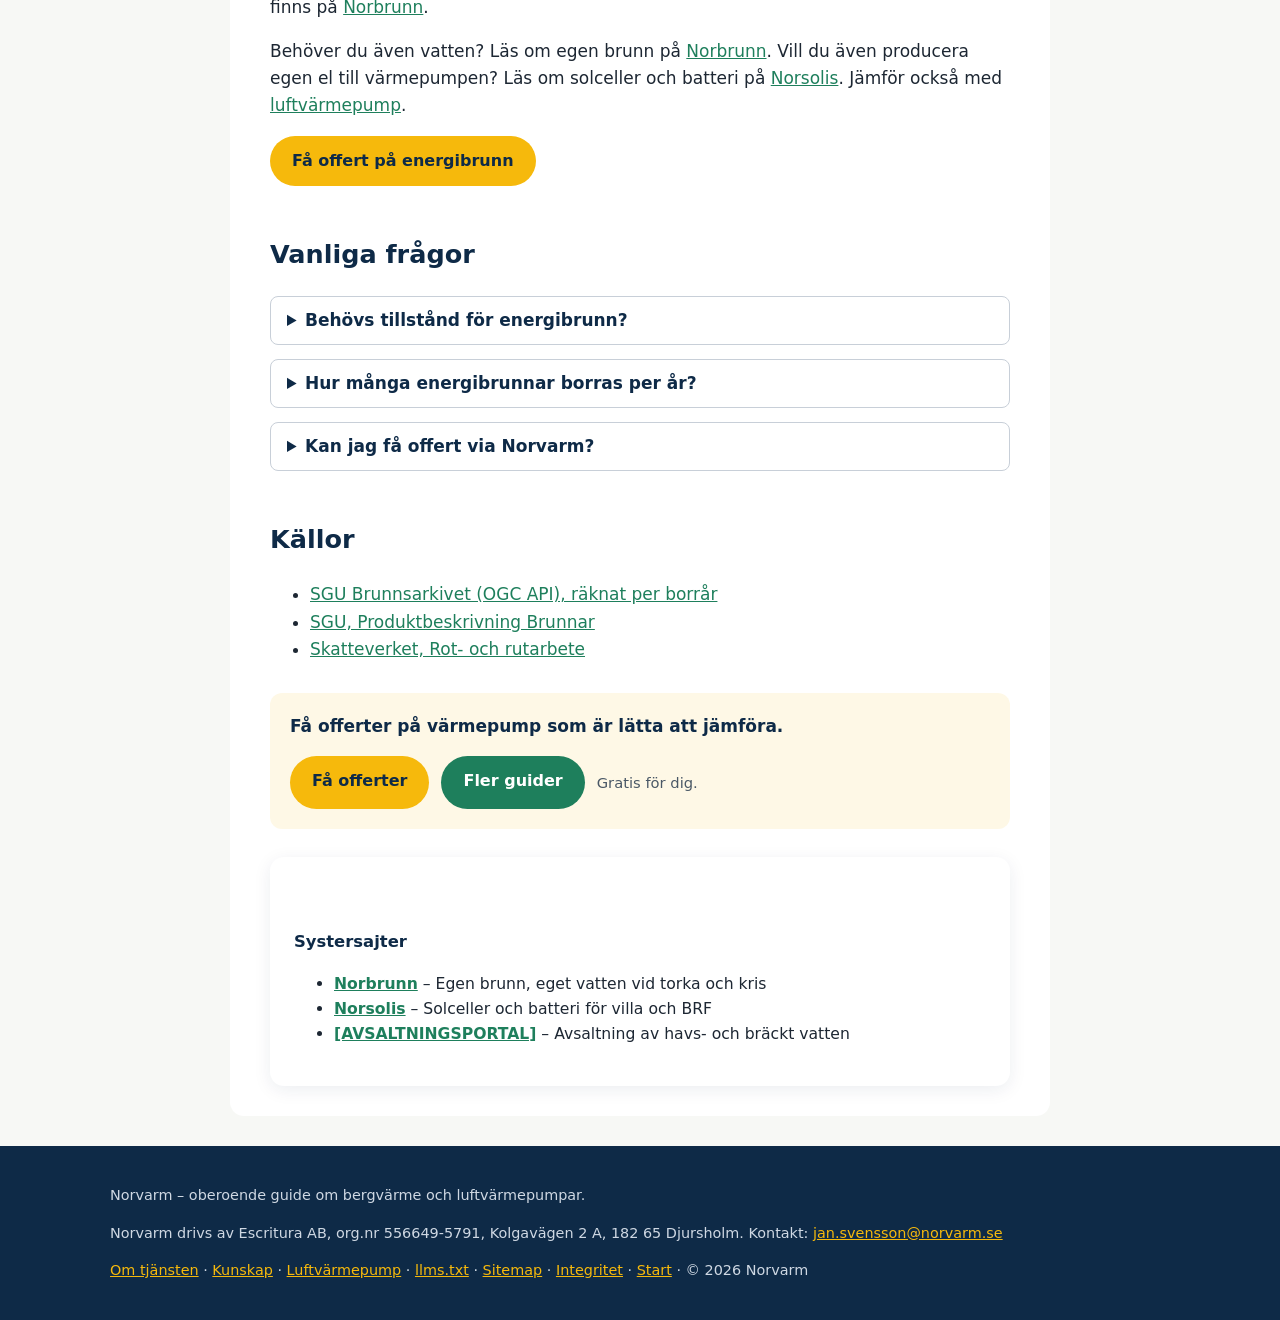
==== commit c3bf6e62: "Synka site med formulär-endpoint (2026-10-28)" ====
--- a/bergvarme-energibrunn.html
+++ b/bergvarme-energibrunn.html
@@ -1,4 +1,4 @@
-<!doctype html><html lang="sv"><head><meta charset="utf-8"><meta name="viewport" content="width=device-width,initial-scale=1"><title>Borra för bergvärme – energibrunn | Norvarm</title><meta name="description" content="Energibrunn för bergvärme: vad som skiljer den från vattenbrunn, statistik från SGU och vad du ska fråga om i offerten."><meta name="robots" content="noindex,nofollow"><!-- PROTOTYP: ta bort noindex vid publicering --><link rel="canonical" href="https://norvarm.se/bergvarme-energibrunn.html"><meta property="og:type" content="website"><meta property="og:site_name" content="Norvarm"><meta property="og:title" content="Borra för bergvärme – energibrunn | Norvarm"><meta property="og:description" content="Energibrunn för bergvärme: vad som skiljer den från vattenbrunn, statistik från SGU och vad du ska fråga om i offerten."><meta property="og:url" content="https://norvarm.se/bergvarme-energibrunn.html"><meta property="og:locale" content="sv_SE"><script type="application/ld+json">{"@context": "https://schema.org", "@graph": [{"@type": "Organization", "@id": "https://norvarm.se/#org", "name": "Norvarm", "url": "https://norvarm.se/", "description": "Oberoende guide om bergvärme och luftvärmepumpar, med förmedling av offertförfrågningar till installatörer.", "legalName": "Escritura AB", "taxID": "556649-5791", "address": {"@type": "PostalAddress", "streetAddress": "Kolgavägen 2 A", "postalCode": "182 65", "addressLocality": "Djursholm", "addressCountry": "SE"}}, {"@type": "Article", "headline": "Borra för bergvärme – energibrunn", "description": "Energibrunn för bergvärme: vad som skiljer den från vattenbrunn, statistik från SGU och vad du ska fråga om i offerten.", "inLanguage": "sv-SE", "dateModified": "2026-10-23", "mainEntityOfPage": "https://norvarm.se/bergvarme-energibrunn.html", "publisher": {"@id": "https://norvarm.se/#org"}}, {"@type": "FAQPage", "mainEntity": [{"@type": "Question", "name": "Behövs tillstånd för energibrunn?", "acceptedAnswer": {"@type": "Answer", "text": "Normalt anmälan eller tillstånd hos kommunen."}}, {"@type": "Question", "name": "Hur många energibrunnar borras per år?", "acceptedAnswer": {"@type": "Answer", "text": "11 369 nya energibrunnar med borrår 2025 i SGU:s register; registret kan vara ofullständigt för de senaste åren."}}, {"@type": "Question", "name": "Kan jag få offert via Norvarm?", "acceptedAnswer": {"@type": "Answer", "text": "Ja, välj \"Energibrunn för bergvärme\" i offertformuläret."}}]}]}</script><link rel="stylesheet" href="style.css"><!-- TODO: GoatCounter när domänen är live --></head><body>
+<!doctype html><html lang="sv"><head><meta charset="utf-8"><meta name="viewport" content="width=device-width,initial-scale=1"><title>Borra för bergvärme – energibrunn | Norvarm</title><meta name="description" content="Energibrunn för bergvärme: vad som skiljer den från vattenbrunn, statistik från SGU och vad du ska fråga om i offerten."><meta name="robots" content="noindex,nofollow"><!-- PROTOTYP: ta bort noindex vid publicering --><link rel="canonical" href="https://norvarm.se/bergvarme-energibrunn.html"><meta property="og:type" content="website"><meta property="og:site_name" content="Norvarm"><meta property="og:title" content="Borra för bergvärme – energibrunn | Norvarm"><meta property="og:description" content="Energibrunn för bergvärme: vad som skiljer den från vattenbrunn, statistik från SGU och vad du ska fråga om i offerten."><meta property="og:url" content="https://norvarm.se/bergvarme-energibrunn.html"><meta property="og:locale" content="sv_SE"><script type="application/ld+json">{"@context": "https://schema.org", "@graph": [{"@type": "Organization", "@id": "https://norvarm.se/#org", "name": "Norvarm", "url": "https://norvarm.se/", "description": "Oberoende guide om bergvärme och luftvärmepumpar, med förmedling av offertförfrågningar till installatörer.", "legalName": "Escritura AB", "taxID": "556649-5791", "address": {"@type": "PostalAddress", "streetAddress": "Kolgavägen 2 A", "postalCode": "182 65", "addressLocality": "Djursholm", "addressCountry": "SE"}, "email": "jan.svensson@norvarm.se", "contactPoint": {"@type": "ContactPoint", "contactType": "customer service", "email": "jan.svensson@norvarm.se", "availableLanguage": ["sv"]}}, {"@type": "Article", "headline": "Borra för bergvärme – energibrunn", "description": "Energibrunn för bergvärme: vad som skiljer den från vattenbrunn, statistik från SGU och vad du ska fråga om i offerten.", "inLanguage": "sv-SE", "dateModified": "2026-10-23", "mainEntityOfPage": "https://norvarm.se/bergvarme-energibrunn.html", "publisher": {"@id": "https://norvarm.se/#org"}}, {"@type": "FAQPage", "mainEntity": [{"@type": "Question", "name": "Behövs tillstånd för energibrunn?", "acceptedAnswer": {"@type": "Answer", "text": "Normalt anmälan eller tillstånd hos kommunen."}}, {"@type": "Question", "name": "Hur många energibrunnar borras per år?", "acceptedAnswer": {"@type": "Answer", "text": "11 369 nya energibrunnar med borrår 2025 i SGU:s register; registret kan vara ofullständigt för de senaste åren."}}, {"@type": "Question", "name": "Kan jag få offert via Norvarm?", "acceptedAnswer": {"@type": "Answer", "text": "Ja, välj \"Energibrunn för bergvärme\" i offertformuläret."}}]}]}</script><link rel="stylesheet" href="style.css"><!-- TODO: GoatCounter när domänen är live --></head><body>
 <a class="skip" href="#main">Hoppa till innehållet</a>
 <header><div class="wrap hd"><a class="logo" href="index.html"><span class="drop" aria-hidden="true"></span>Norvarm</a><button type="button" class="burger" aria-expanded="false" aria-controls="huvudmeny" aria-label="Öppna menyn">☰</button><nav id="huvudmeny" aria-label="Huvudmeny"><ul><li class="dd"><button type="button" aria-expanded="false" aria-controls="dd0">Räkna &amp; jämför <span aria-hidden="true">▾</span></button><ul id="dd0"><li><a href="offert.html">Jämför offerter</a></li><li><a href="kostnad-varmepump.html">Kostnad &amp; ROT</a></li></ul></li><li class="dd"><button type="button" aria-expanded="false" aria-controls="dd1">Värmepumpar <span aria-hidden="true">▾</span></button><ul id="dd1"><li><a href="bergvarme-energibrunn.html">Bergvärme</a></li><li><a href="luftvarmepump.html">Luftvärmepump</a></li><li><a href="vanliga-fragor-varme.html">Vanliga frågor</a></li></ul></li><li class="dd"><button type="button" aria-expanded="false" aria-controls="dd2">Kunskap <span aria-hidden="true">▾</span></button><ul id="dd2"><li><a href="kunskap.html">Alla guider</a></li></ul></li><li class="dd"><button type="button" aria-expanded="false" aria-controls="dd3">Om tjänsten <span aria-hidden="true">▾</span></button><ul id="dd3"><li><a href="om-tjansten.html">Så fungerar Norvarm</a></li><li><a href="integritet.html">Integritet</a></li></ul></li><li><a class="btn sm" href="offert.html">Få offerter</a></li><li><a class="btn sm alt" href="bergvarme-energibrunn.html">Läs först</a></li></ul></nav></div></header>
 <main id="main"><article class="wrap article"><h1>Borra för bergvärme – energibrunn</h1><section class="aeo" aria-label="Kort svar och fakta"><p class="updated"><strong>Senast uppdaterad:</strong> <time datetime="2026-10-23">2026-10-23</time></p><blockquote><p><strong>Kort svar: Vad är en energibrunn?</strong> En energibrunn borras i berget för att en bergvärmepump ska kunna hämta värme. I SGU:s brunnsregister finns 11 369 nya energibrunnar med borrår 2025, mot 21 293 år 2015.</p></blockquote><h3>Fakta i korthet</h3><table><thead><tr><th>Uppgift</th><th>Värde</th><th>Källa</th><th>Datum</th></tr></thead><tbody><tr><td>Nya energibrunnar 2025</td><td>11 369</td><td>SGU Brunnsarkivet</td><td>hämtat 2026-10-22</td></tr><tr><td>Nya energibrunnar 2015</td><td>21 293</td><td>SGU Brunnsarkivet</td><td>hämtat 2026-10-22</td></tr><tr><td>Registrets årliga tillväxt (produktbeskrivning)</td><td>ca 20 000 energi, ca 5 000 vatten</td><td>SGU</td><td>odaterad</td></tr></tbody></table></section><aside class="guidecta" aria-label="Jämför offerter"><p><strong>Funderar du på bergvärme eller luftvärmepump?</strong> Beskriv huset så skickar vi förfrågan till installatörer i ditt område – gratis för dig.</p><a class="btn sm" href="offert.html">Jämför offerter</a><a class="btn alt sm" href="kostnad-varmepump.html">Vad påverkar priset?</a></aside><h2>Skillnad mot vattenbrunn</h2><p><!-- EJ VERIFIERAT -->En energibrunn används för att ta upp värme, inte dricksvatten. Kollektorslangen i brunnen kopplas till en bergvärmepump.</p>
@@ -6,7 +6,7 @@
 <h2>Vad påverkar priset?</h2><ul><li>Borrdjup (beror på husets värmebehov)</li><li>Jorddjup och foderrör</li><li>Värmepump och installation</li></ul><p><!-- EJ VERIFIERAT -->Arbete kan ge rätt till ROT-avdrag; kontrollera villkoren hos Skatteverket.</p>
 <h2>Utveckling enligt SGU</h2><p>Antalet nya energibrunnar i registret har nästan halverats sedan 2015. Borrare rapporterar i efterhand, så de senaste åren kan vara underskattade. Hela tabellen finns på <a href="https://norbrunn.se/statistik-brunnar.html" rel="noopener">Norbrunn</a>.</p>
 <p>Behöver du även vatten? Läs om egen brunn på <a href="https://norbrunn.se/" rel="noopener">Norbrunn</a>. Vill du även producera egen el till värmepumpen? Läs om solceller och batteri på <a href="https://norsolis.com/" rel="noopener">Norsolis</a>. Jämför också med <a href="luftvarmepump.html">luftvärmepump</a>.</p>
-<p><a class="btn" href="offert.html?typ=energibrunn">Få offert på energibrunn</a></p><section aria-labelledby="faq"><h2 id="faq">Vanliga frågor</h2><details><summary>Behövs tillstånd för energibrunn?</summary><p><!-- EJ VERIFIERAT -->Normalt anmälan eller tillstånd hos kommunen.</p></details><details><summary>Hur många energibrunnar borras per år?</summary><p>11 369 nya energibrunnar med borrår 2025 i SGU:s register; registret kan vara ofullständigt för de senaste åren.</p></details><details><summary>Kan jag få offert via Norvarm?</summary><p>Ja, välj "Energibrunn för bergvärme" i offertformuläret.</p></details></section><h2 id="kallor">Källor</h2><ul class="kallor"><li><a href="https://api.sgu.se/oppnadata/brunnar/ogc/features/v1/collections/brunnar" target="_blank" rel="noopener">SGU Brunnsarkivet (OGC API), räknat per borrår</a></li><li><a href="https://resource.sgu.se/dokument/produkter/brunnar-beskrivning.pdf" target="_blank" rel="noopener">SGU, Produktbeskrivning Brunnar</a></li><li><a href="https://www.skatteverket.se/privat/fastigheterochbostad/rotochrutarbete.4.2e56d4ba1202f95012080002966.html" target="_blank" rel="noopener">Skatteverket, Rot- och rutarbete</a></li></ul><div class="ctabox"><p class="ctalead">Få offerter på värmepump som är lätta att jämföra.</p><a class="btn" href="offert.html">Få offerter</a><a class="btn alt" href="kunskap.html">Fler guider</a><p class="note">Gratis för dig.</p></div><aside class="box" aria-label="Systersajter" style="margin-top:28px;font-size:.92em"><h2 style="font-size:1.05em">Systersajter</h2><ul><li><a href="https://norbrunn.se/" rel="noopener">Norbrunn</a> – Egen brunn, eget vatten vid torka och kris</li><li><a href="https://norsolis.com/" rel="noopener">Norsolis</a> – Solceller och batteri för villa och BRF</li><li><a href="https://[AVSALTNING-DOMÄN]/" rel="noopener">[AVSALTNINGSPORTAL]</a> – Avsaltning av havs- och bräckt vatten</li></ul></aside></article></main><footer><div class="wrap"><p>Norvarm – oberoende guide om bergvärme och luftvärmepumpar.</p><p>Norvarm drivs av Escritura AB, org.nr 556649-5791, Kolgavägen 2 A, 182 65 Djursholm. Kontakt: jan.svensson@norvarm.se <!-- TODO: brevlådan finns inte än – skapa den och sätt MEJL_KLAR=True innan publicering --></p><p><a href="om-tjansten.html">Om tjänsten</a> · <a href="kunskap.html">Kunskap</a> · <a href="luftvarmepump.html">Luftvärmepump</a> · <a href="llms.txt">llms.txt</a> · <a href="sitemap.xml">Sitemap</a> · <a href="integritet.html">Integritet</a> · <a href="index.html">Start</a> · © 2026 Norvarm</p></div></footer>
+<p><a class="btn" href="offert.html?typ=energibrunn">Få offert på energibrunn</a></p><section aria-labelledby="faq"><h2 id="faq">Vanliga frågor</h2><details><summary>Behövs tillstånd för energibrunn?</summary><p><!-- EJ VERIFIERAT -->Normalt anmälan eller tillstånd hos kommunen.</p></details><details><summary>Hur många energibrunnar borras per år?</summary><p>11 369 nya energibrunnar med borrår 2025 i SGU:s register; registret kan vara ofullständigt för de senaste åren.</p></details><details><summary>Kan jag få offert via Norvarm?</summary><p>Ja, välj "Energibrunn för bergvärme" i offertformuläret.</p></details></section><h2 id="kallor">Källor</h2><ul class="kallor"><li><a href="https://api.sgu.se/oppnadata/brunnar/ogc/features/v1/collections/brunnar" target="_blank" rel="noopener">SGU Brunnsarkivet (OGC API), räknat per borrår</a></li><li><a href="https://resource.sgu.se/dokument/produkter/brunnar-beskrivning.pdf" target="_blank" rel="noopener">SGU, Produktbeskrivning Brunnar</a></li><li><a href="https://www.skatteverket.se/privat/fastigheterochbostad/rotochrutarbete.4.2e56d4ba1202f95012080002966.html" target="_blank" rel="noopener">Skatteverket, Rot- och rutarbete</a></li></ul><div class="ctabox"><p class="ctalead">Få offerter på värmepump som är lätta att jämföra.</p><a class="btn" href="offert.html">Få offerter</a><a class="btn alt" href="kunskap.html">Fler guider</a><p class="note">Gratis för dig.</p></div><aside class="box" aria-label="Systersajter" style="margin-top:28px;font-size:.92em"><h2 style="font-size:1.05em">Systersajter</h2><ul><li><a href="https://norbrunn.se/" rel="noopener">Norbrunn</a> – Egen brunn, eget vatten vid torka och kris</li><li><a href="https://norsolis.com/" rel="noopener">Norsolis</a> – Solceller och batteri för villa och BRF</li><li><a href="https://[AVSALTNING-DOMÄN]/" rel="noopener">[AVSALTNINGSPORTAL]</a> – Avsaltning av havs- och bräckt vatten</li></ul></aside></article></main><footer><div class="wrap"><p>Norvarm – oberoende guide om bergvärme och luftvärmepumpar.</p><p>Norvarm drivs av Escritura AB, org.nr 556649-5791, Kolgavägen 2 A, 182 65 Djursholm. Kontakt: <a href="mailto:jan.svensson@norvarm.se">jan.svensson@norvarm.se</a></p><p><a href="om-tjansten.html">Om tjänsten</a> · <a href="kunskap.html">Kunskap</a> · <a href="luftvarmepump.html">Luftvärmepump</a> · <a href="llms.txt">llms.txt</a> · <a href="sitemap.xml">Sitemap</a> · <a href="integritet.html">Integritet</a> · <a href="index.html">Start</a> · © 2026 Norvarm</p></div></footer>
 <script>(function(){var dds=document.querySelectorAll('.dd');function closeAll(x){dds.forEach(function(d){if(d!==x){d.classList.remove('on');d.firstElementChild.setAttribute('aria-expanded','false')}})}
 dds.forEach(function(d){var b=d.firstElementChild;b.addEventListener('click',function(){var o=!d.classList.contains('on');closeAll(d);d.classList.toggle('on',o);b.setAttribute('aria-expanded',String(o))})});
 var bg=document.querySelector('.burger');bg.addEventListener('click',function(){var o=document.body.classList.toggle('open');bg.setAttribute('aria-expanded',String(o));bg.setAttribute('aria-label',o?'Stäng menyn':'Öppna menyn')});
